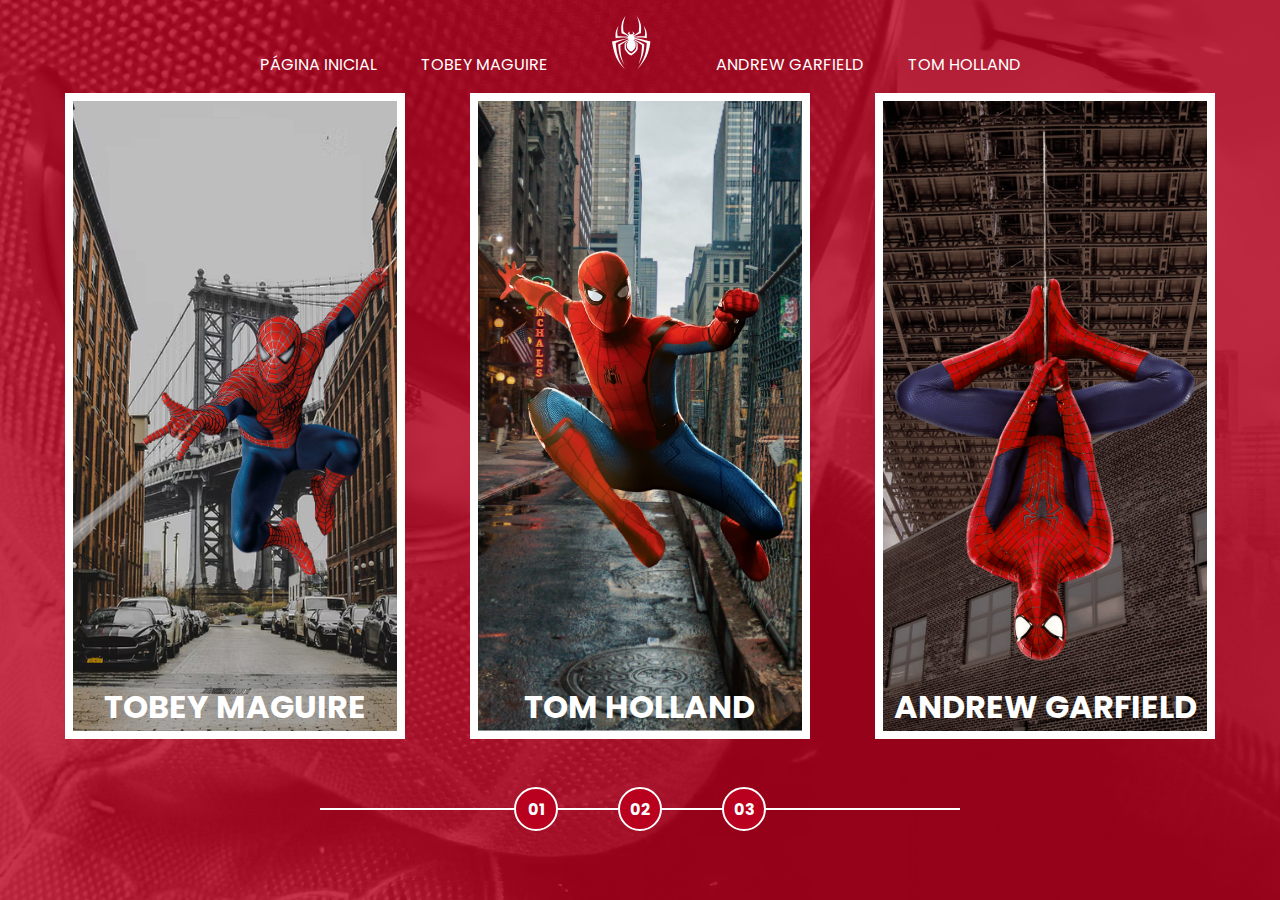
==== index.html @ 6a430663 "1º parte estilizando a pagina e criando animações" ====
<!DOCTYPE html>
<html lang="pt-br">
<head>
    <meta charset="UTF-8">
    <meta http-equiv="X-UA-Compatible" content="IE=edge">
    <meta name="viewport" content="width=device-width, initial-scale=1.0">
    <link rel="stylesheet" href="assets/css/home-style.css">
    <title>Spider-Man | Multiversos</title>
</head>
<body>
    <!--menu-->
    <nav class="s-menu">
        <ul>
            <li class="s-menu__item">
                <a href="/">Página Inicial</a>

            </li>
            
            <li class="s-menu__item">
                <a href="/">Tobey Maguire</a>

            </li>

            <li class=" s-menu__item s-menu__icon">
                <img src="assets/images/icons/spider.svg" alt="Spider-Man Logo">
            </li>

            <li class="s-menu__item">
                <a href="/">Andrew Garfield</a>

            </li>

            <li class="s-menu__item">
                <a href="/">Tom Holland</a>

            </li>
        </ul>
    </nav>
    <!--cards spiderman-->
    <div class="s-container">
    <a href="#" class="s-card" id="spider-man-01"> 

        <img class="s-card__background" src="/assets/images/pic-sm-bg-01.jpg" alt="">
        <img class="s-card__image" src="/assets/images/spider-man-01.png" alt="Tobey Maguire">
        <h2 class="s-card-title">Tobey Maguire</h2>
    </a>

    <a href="#" class="s-card" id="spider-man-02"> 

        <img class="s-card__background" src="/assets/images/pic-sm-bg-02.jpg" alt="">
        <img  class="s-card__image" src="/assets/images/spider-man-02.png" alt="Tom Holland">
        <h2 class="s-card-title">Tom Holland</h2>
    </a>

    <a href="#" class="s-card" id="spider-man-03"> 

        <img  class="s-card__background" src="/assets/images/pic-sm-bg-03.jpg" alt="">
        <img  class="s-card__image" src="/assets/images/spider-man-03.png" alt="Andrew Garfield">
        <h2 class="s-card-title">Andrew Garfield</h2>
    </a>
    </div>
    <!--controles-->
    <div class="s-controller">
        <div class="s-controller__button">
        01
        </div>

        <div class="s-controller__button">
        02  
        </div>

        <div class="s-controller__button">
        03
        </div>

        <div class="s-controller__line"></div>
    </div>


    <script src="/assets/scripts/card-hover-animation.js"></script>
</body>
</html>
---- assets/css/home-style.css ----
@import url('/assets/css/global.css');
@import url('/assets/css/reset.css');

body{
    background-color: var(--primary-color);
}

body::before{
content: "";
background-image: url('/assets/images/spider-man-background.jpg');
width: 100%;
height: 100%;
position: absolute;
opacity: 0.2;
background-repeat: no-repeat;
background-position: center;
background-size: cover;
}

.s-menu{
    padding: 1rem 0;
    width: 100%;
    text-align: center;
    position: relative;
}

.s-menu__item{
    display: inline-block;
    text-transform: uppercase;
    padding: 0 1.25rem;
}

.s-menu__icon{
    width: 2.5rem;
    margin:0 1.25rem;
}

.s-container{
    position: relative;
    display: flex;
    align-items: center;
    justify-content:space-evenly ;
}

.s-card{
    border: 0.5rem solid white;
    width: calc(100% / 3 - 8%);
    height: 70vh;
    position: relative;

}

.s-card__background{
    width: 100%;
    height: 100%;
    object-fit: cover;
    position:absolute;
    opacity: 1;
    transition: opacity 1s ease-in-out;

}
.s-card-title{
    font-size: 2rem;
    text-transform: uppercase;
    text-align: center;
    position: absolute;
    width: 100%;
    bottom: 0;
}

.s-card__image {
    width: 100%;
    height: 100%;
    object-fit: contain;
    position: relative;
    transition: 1s ease-in-out;
  }

  .s-controller{
      position: relative;
      display: flex;
      justify-content: center;
      align-items: center;
      margin-top: 3rem;
  }

  .s-controller__button{
    display: flex;
    justify-content: center;
    align-items: center;
    width: 2.5rem;
    height: 2.5rem;
    border: 2px solid white;
    border-radius: 50%;
    background-color: var(--primary-color);
    text-align:center;
    font-size: 1rem;
    font-weight: bold;
    cursor: pointer;
    z-index:1;
    transition: transform 0.3s ease-in-out;
  }

  .s-controller__button:hover{
      transform: scale(1.3);
  }

  .s-controller__button:nth-child(2){
      margin: 0 3.75rem;
  }

  .s-controller__line{
      background-color: white;
      width: 50%;
      height: 2px;
      position: absolute;
  }

  /*Hover Animation */
  
  .s-card--hovered .s-card__background{

    cursor: pointer;
    opacity: 0;
  }

  .s-card--hovered .s-card__image{
    transform:scale(1.4) ;
  }

  body #spider-man-01-hovered::before{
      background-image: url('/assets/images/pic-sm-bg-01.jpg');
  }

  body #spider-man-02-hovered::before{
      background-image: url('/assets/images/pic-sm-bg-02.jpg');
  }

  body #spider-man-03-hovered::before{
      background-image: url('/assets/images/pic-sm-bg-03.jpg');
  }
  
  body[id^="spider-man-"]::before{
      opacity: 1;
  }
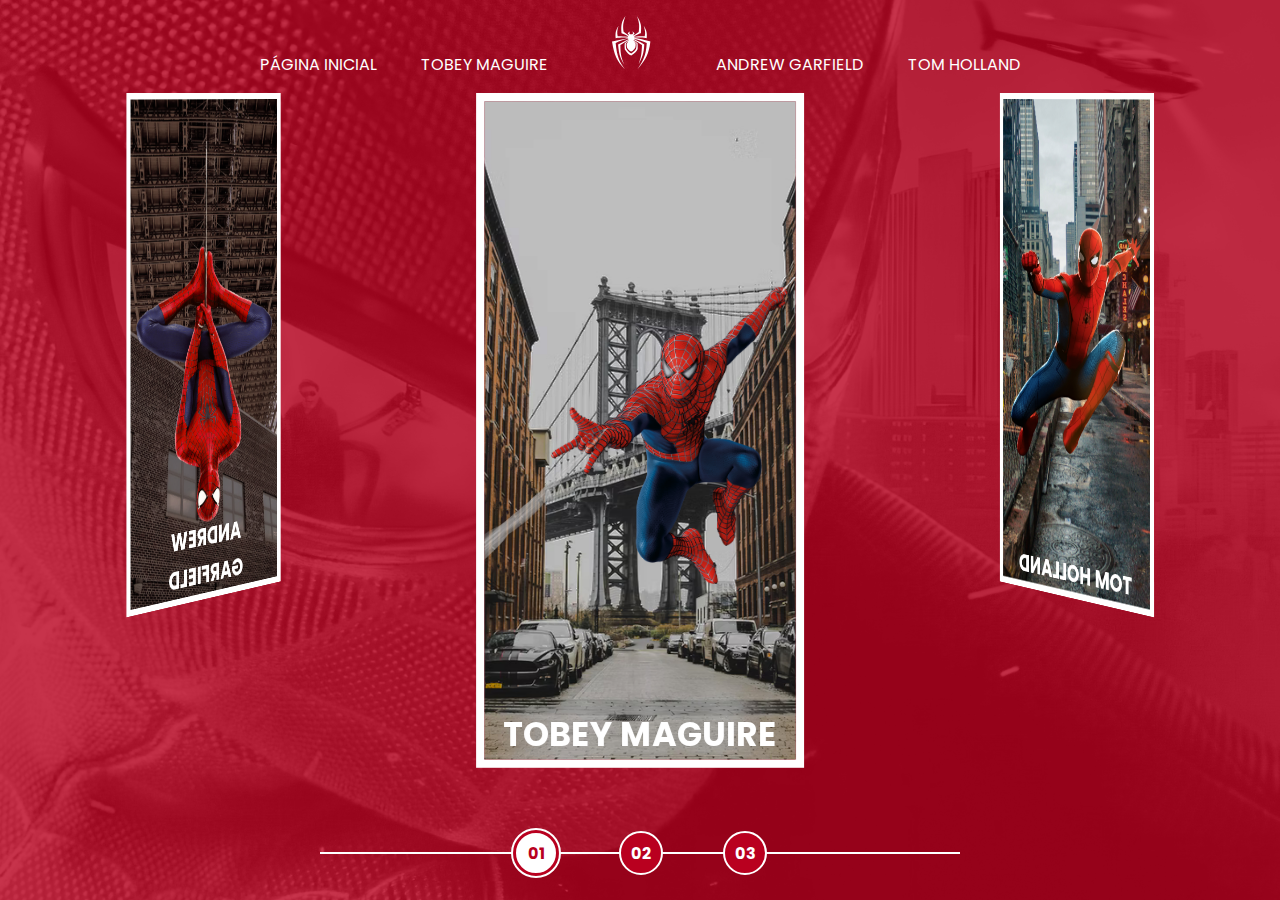
==== commit dfa8a04b: "modifica layout e conteúdos das páginas" ====
--- a/index.html
+++ b/index.html
@@ -17,7 +17,7 @@
             </li>
             
             <li class="s-menu__item">
-                <a href="/">Tobey Maguire</a>
+                <a href="/pages/tobey-maguire/spidermantobey1.html">Tobey Maguire</a>
 
             </li>
 
@@ -26,50 +26,52 @@
             </li>
 
             <li class="s-menu__item">
-                <a href="/">Andrew Garfield</a>
+                <a href="/pages/andrew-garfield/spidermanandrew1.html">Andrew Garfield</a>
 
             </li>
 
             <li class="s-menu__item">
-                <a href="/">Tom Holland</a>
+                <a href="/pages/tom-holland/spidermantom1.html">Tom Holland</a>
 
             </li>
         </ul>
     </nav>
     <!--cards spiderman-->
     <div class="s-container">
-    <a href="#" class="s-card" id="spider-man-01"> 
+    <div class="s-cards-carousel" style="transform:translateZ(-40vw) rotateY(0deg)">
+        <a href="/pages/tobey-maguire/spidermantobey1.html" class="s-card" id="spider-man-01"> 
 
-        <img class="s-card__background" src="/assets/images/pic-sm-bg-01.jpg" alt="">
-        <img class="s-card__image" src="/assets/images/spider-man-01.png" alt="Tobey Maguire">
-        <h2 class="s-card-title">Tobey Maguire</h2>
-    </a>
-
-    <a href="#" class="s-card" id="spider-man-02"> 
-
-        <img class="s-card__background" src="/assets/images/pic-sm-bg-02.jpg" alt="">
-        <img  class="s-card__image" src="/assets/images/spider-man-02.png" alt="Tom Holland">
-        <h2 class="s-card-title">Tom Holland</h2>
-    </a>
-
-    <a href="#" class="s-card" id="spider-man-03"> 
-
-        <img  class="s-card__background" src="/assets/images/pic-sm-bg-03.jpg" alt="">
-        <img  class="s-card__image" src="/assets/images/spider-man-03.png" alt="Andrew Garfield">
-        <h2 class="s-card-title">Andrew Garfield</h2>
-    </a>
+            <img class="s-card__background" src="/assets/images/pic-sm-bg-01.jpg" alt="">
+            <img class="s-card__image" src="/assets/images/spider-man-01.png" alt="Tobey Maguire">
+            <h2 class="s-card-title">Tobey Maguire</h2>
+        </a>
+    
+        <a href="/pages/tom-holland/spidermantom1.html" class="s-card" id="spider-man-02"> 
+    
+            <img class="s-card__background" src="/assets/images/pic-sm-bg-02.jpg" alt="">
+            <img  class="s-card__image" src="/assets/images/spider-man-02.png" alt="Tom Holland">
+            <h2 class="s-card-title">Tom Holland</h2>
+        </a>
+    
+        <a href="/pages/andrew-garfield/spidermanandrew1.html" class="s-card" id="spider-man-03"> 
+    
+            <img  class="s-card__background" src="/assets/images/pic-sm-bg-03.jpg" alt="">
+            <img  class="s-card__image" src="/assets/images/spider-man-03.png" alt="Andrew Garfield">
+            <h2 class="s-card-title">Andrew Garfield</h2>
+        </a>
+    </div>
     </div>
     <!--controles-->
     <div class="s-controller">
-        <div class="s-controller__button">
+        <div id="1" onclick="selectCarouselItem(this)" class="s-controller__button s-controller__button--active">
         01
         </div>
 
-        <div class="s-controller__button">
+        <div id="2" onclick="selectCarouselItem(this)" class="s-controller__button ">
         02  
         </div>
 
-        <div class="s-controller__button">
+        <div  id="3" onclick="selectCarouselItem(this)" class="s-controller__button ">
         03
         </div>
 
@@ -77,6 +79,6 @@
     </div>
 
 
-    <script src="/assets/scripts/card-hover-animation.js"></script>
+    <script src="/assets/scripts/script.js"></script>
 </body>
 </html>--- a/assets/css/home-style.css
+++ b/assets/css/home-style.css
@@ -15,6 +15,7 @@
 background-repeat: no-repeat;
 background-position: center;
 background-size: cover;
+transition: background-image 1s ease-in-out,opacity 1s ease-in-out;
 }
 
 .s-menu{
@@ -28,6 +29,7 @@
     display: inline-block;
     text-transform: uppercase;
     padding: 0 1.25rem;
+    
 }
 
 .s-menu__icon{
@@ -40,14 +42,41 @@
     display: flex;
     align-items: center;
     justify-content:space-evenly ;
+    perspective: 3000px;
 }
 
 .s-card{
     border: 0.5rem solid white;
-    width: calc(100% / 3 - 8%);
+    width: 100%;
     height: 70vh;
-    position: relative;
-
+    position: absolute;
+    transition: filter .5s ease-in-out;
+
+
+}
+
+.s-card:nth-child(1){
+    transform: rotateY(0deg) translateZ(50vw);
+    
+
+}
+
+.s-card:nth-child(2){
+    transform: rotateY(120deg) translateZ(50vw);
+
+}
+
+.s-card:nth-child(3){
+    transform: rotateY(240deg) translateZ(50vw);
+
+}
+
+.s-cards-carousel {
+    display: flex;
+    justify-content: center;
+    width: calc(100vw / 3 - 10%);
+    transform-style: preserve-3d;
+    transition: transform 0.4s ease-in;
 }
 
 .s-card__background{
@@ -66,6 +95,7 @@
     position: absolute;
     width: 100%;
     bottom: 0;
+    transition: bottom 1s ease-in-out;
 }
 
 .s-card__image {
@@ -77,11 +107,13 @@
   }
 
   .s-controller{
-      position: relative;
+      position: absolute;
       display: flex;
       justify-content: center;
       align-items: center;
       margin-top: 3rem;
+      bottom: 1.5rem;
+      width: 100%;
   }
 
   .s-controller__button{
@@ -109,6 +141,13 @@
       margin: 0 3.75rem;
   }
 
+  .s-controller__button--active{
+      background-color: white;
+      color: var(--primary-color);
+      border: 0.1875rem solid var(--primary-color);
+      outline: 0.125rem solid white;
+  }
+
   .s-controller__line{
       background-color: white;
       width: 50%;
@@ -116,6 +155,11 @@
       position: absolute;
   }
 
+
+  
+
+
+
   /*Hover Animation */
   
   .s-card--hovered .s-card__background{
@@ -126,20 +170,31 @@
 
   .s-card--hovered .s-card__image{
     transform:scale(1.4) ;
-  }
-
-  body #spider-man-01-hovered::before{
+    filter: drop-shadow(30px 10px 4px rgba(0,0,0,.5));
+  }
+
+  
+
+  body#spider-man-01--hovered::before{
       background-image: url('/assets/images/pic-sm-bg-01.jpg');
   }
 
-  body #spider-man-02-hovered::before{
+  body#spider-man-02--hovered::before{
       background-image: url('/assets/images/pic-sm-bg-02.jpg');
   }
 
-  body #spider-man-03-hovered::before{
-      background-image: url('/assets/images/pic-sm-bg-03.jpg');
+  body#spider-man-03--hovered::before{
+      background-image: url('/assets/images/pic-sm-bg-01-before-edition.jpg');
   }
   
   body[id^="spider-man-"]::before{
       opacity: 1;
+  }
+
+  body[id^="spider-man-"] .s-card:not(.s-card--hovered){
+      filter: grayscale(100%);
+  }
+
+  .s-card--hovered .s-card-title{
+      bottom: 50%;
   }